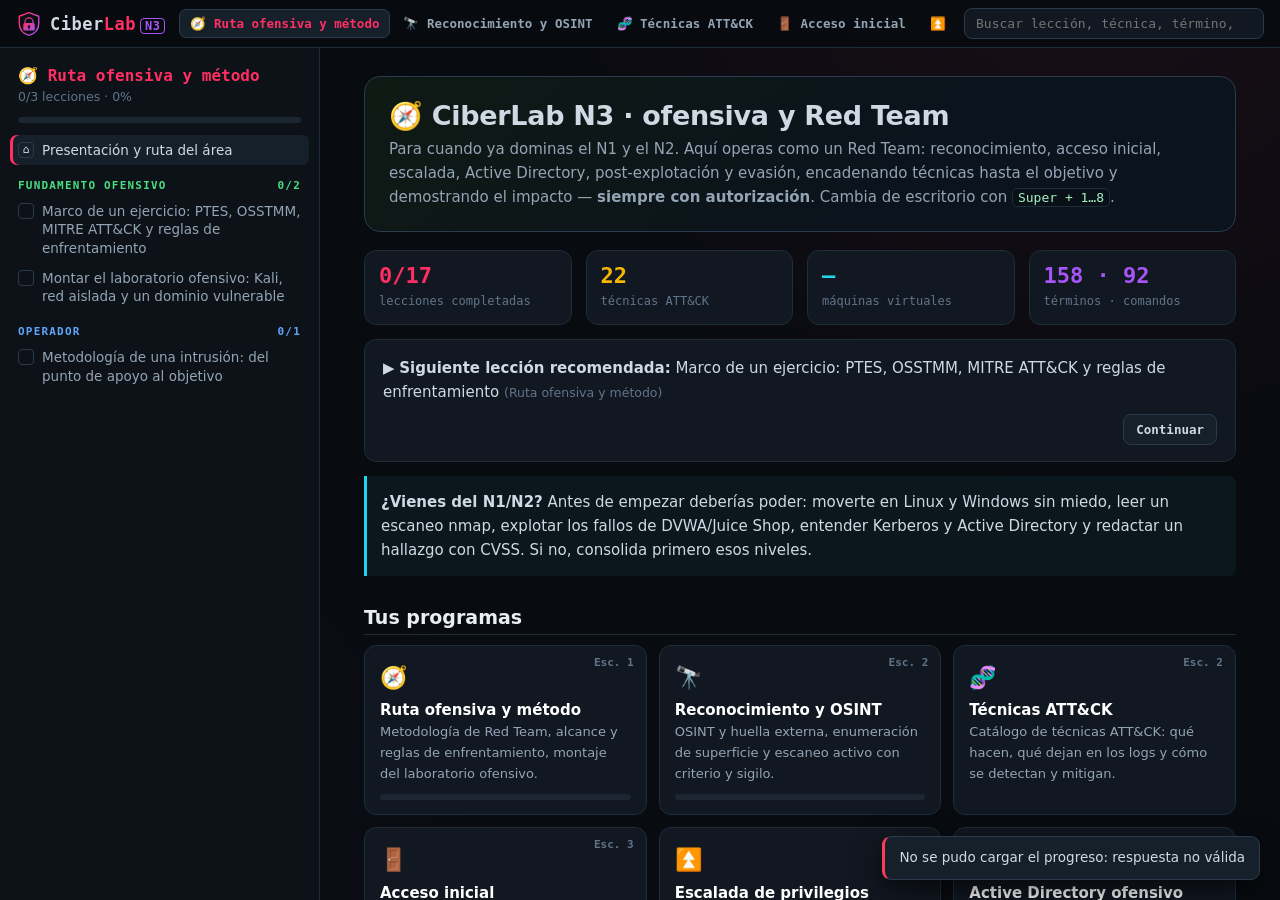
==== laboratorio_n3/app/ciberlab3/static/index.html @ 4e17e2bc "CiberLab N3 (ofensivo/Red Team) y modo oscuro en la web - laboratorio_n3: tercer proyecto, centrado " ====
<!doctype html>
<html lang="es">
<head>
<meta charset="utf-8">
<meta name="viewport" content="width=device-width, initial-scale=1">
<meta name="ciberlab-token" content="__CIBERLAB_TOKEN__">
<title>CiberLab N3</title>
<link rel="icon" href="logo.svg">
<link rel="stylesheet" href="css/app.css">
</head>
<body>
<header id="top">
  <a class="brand" href="#/inicio"><img src="logo.svg" alt=""><span>Ciber<b>Lab</b><i>N3</i></span></a>
  <nav id="nav"></nav>
  <div class="search"><input id="q" type="search" placeholder="Buscar lección, técnica, término, comando…  ( / )" autocomplete="off"><div id="results"></div></div>
</header>
<main id="app"><div class="loading">Cargando CiberLab…</div></main>
<div id="toast"></div>

<script src="js/core.js"></script>
<script src="content/inicio.js"></script>
<script src="content/recon.js"></script>
<script src="content/acceso.js"></script>
<script src="content/privesc.js"></script>
<script src="content/adataque.js"></script>
<script src="content/postexp.js"></script>
<script src="content/evasion.js"></script>
<script src="content/webexp.js"></script>
<script src="content/tecnicas.js"></script>
<script src="content/auditoria.js"></script>
<script src="content/auditoria_n3.js"></script>
<script src="content/glosario.js"></script>
<script src="content/comandos.js"></script>
<script src="content/herramientas.js"></script>
<script src="js/area.js"></script>
<script src="js/vulns.js"></script>
<script src="js/logs.js"></script>
<script src="js/lab.js"></script>
<script src="js/audits.js"></script>
<script src="js/glosario.js"></script>
<script src="js/main.js"></script>
</body>
</html>
---- laboratorio_n3/app/ciberlab3/static/css/app.css ----
:root{
  --bg:#080b10; --bg2:#0d1218; --panel:#111821; --panel2:#16202b; --line:#1f2c3a; --line2:#2a3b4d;
  --tx:#cfd9e3; --tx2:#93a4b5; --mut:#61748a;
  --green:#00fa5c; --red:#ff3b5c; --amber:#f5b700; --cyan:#22d3ee; --purple:#a855f7; --blue:#3b82f6; --orange:#fb923c;
  --acc:var(--green);
  --mono:"JetBrains Mono","JetBrainsMono Nerd Font","Fira Code",ui-monospace,monospace;
  --sans:"Inter","Noto Sans","Segoe UI",system-ui,sans-serif;
}
*{box-sizing:border-box}
html,body{margin:0;height:100%;background:var(--bg);color:var(--tx);font:15px/1.6 var(--sans)}
body{display:flex;flex-direction:column;
  background-image:radial-gradient(circle at 85% -10%,rgba(0,250,92,.07),transparent 40%),radial-gradient(circle at -10% 110%,rgba(34,211,238,.05),transparent 40%)}
a{color:var(--cyan);text-decoration:none} a:hover{text-decoration:underline}
::selection{background:rgba(0,250,92,.25)}
::-webkit-scrollbar{width:9px;height:9px}::-webkit-scrollbar-thumb{background:#223142;border-radius:6px}::-webkit-scrollbar-track{background:transparent}

/* ---------- barra superior */
#top{display:flex;align-items:center;gap:14px;padding:8px 16px;background:rgba(8,11,16,.92);border-bottom:1px solid var(--line);position:sticky;top:0;z-index:20;backdrop-filter:blur(6px)}
.brand{display:flex;align-items:center;gap:8px;color:var(--tx);font:700 17px var(--mono);letter-spacing:.5px}
.brand img{width:26px;height:26px} .brand b{color:var(--green)} .brand:hover{text-decoration:none}
#nav{display:flex;gap:2px;flex:1;overflow-x:auto;scrollbar-width:none}
#nav a{display:flex;align-items:center;gap:6px;padding:6px 10px;border-radius:7px;color:var(--tx2);font:600 12.5px var(--mono);white-space:nowrap;border:1px solid transparent}
#nav a:hover{background:var(--panel);text-decoration:none;color:var(--tx)}
#nav a.on{background:var(--panel2);color:var(--c,var(--green));border-color:var(--line2)}
#nav a .k{font-size:10px;color:var(--mut);border:1px solid var(--line2);border-radius:4px;padding:0 4px}
.search{position:relative}
#q{width:300px;background:var(--panel);border:1px solid var(--line2);color:var(--tx);padding:7px 11px;border-radius:8px;font:13px var(--mono);outline:none}
#q:focus{border-color:var(--green);box-shadow:0 0 0 3px rgba(0,250,92,.12)}
#results{position:absolute;right:0;top:40px;width:520px;max-height:70vh;overflow:auto;background:var(--panel);border:1px solid var(--line2);border-radius:10px;display:none;box-shadow:0 20px 50px #000a}
#results.show{display:block}
#results a{display:block;padding:9px 13px;border-bottom:1px solid var(--line);color:var(--tx)}
#results a:hover,#results a.sel{background:var(--panel2);text-decoration:none}
#results small{color:var(--mut);font-family:var(--mono);font-size:11px}

main{flex:1;min-height:0;display:flex}
.loading{margin:auto;color:var(--mut);font-family:var(--mono)}

/* ---------- layout de área */
.area{display:flex;flex:1;min-height:0}
.side{width:320px;flex:none;border-right:1px solid var(--line);overflow:auto;padding:14px 10px 40px;background:var(--bg2)}
.side h2{font:700 16px var(--mono);margin:4px 8px 2px;color:var(--c)}
.side .sub{margin:0 8px 12px;color:var(--mut);font-size:12.5px}
.lvl{margin:14px 0 4px;padding:0 8px;font:700 11px var(--mono);text-transform:uppercase;letter-spacing:1.2px;display:flex;justify-content:space-between;color:var(--mut)}
.lvl.l0{color:#4ade80}.lvl.l1{color:#60a5fa}.lvl.l2{color:#f59e0b}.lvl.l3{color:#f43f5e}
.side a.ls{display:flex;gap:8px;align-items:flex-start;padding:6px 8px;border-radius:7px;color:var(--tx2);font-size:13.5px;line-height:1.35}
.side a.ls:hover{background:var(--panel);text-decoration:none;color:var(--tx)}
.side a.ls.on{background:var(--panel2);color:var(--tx);box-shadow:inset 3px 0 0 var(--c)}
.side a.ls .ck{flex:none;width:16px;height:16px;margin-top:1px;border:1.5px solid var(--line2);border-radius:4px;display:grid;place-items:center;font-size:11px}
.side a.ls.done .ck{background:var(--c);border-color:var(--c);color:#000}
.side .tools{margin:16px 8px 0;padding-top:12px;border-top:1px solid var(--line)}
.side .tools a{display:block;padding:6px 8px;border-radius:7px;color:var(--tx2);font-size:13.5px}
.side .tools a.on,.side .tools a:hover{background:var(--panel2);color:var(--tx);text-decoration:none}

.content{flex:1;overflow:auto;padding:28px 44px 80px}
.wrap{max-width:1020px;margin:0 auto}
.content h1{font:700 27px/1.25 var(--sans);margin:4px 0 6px;letter-spacing:-.3px}
.content h2{font:700 19px var(--sans);margin:30px 0 10px;padding-bottom:6px;border-bottom:1px solid var(--line);color:#e8eef4}
.content h3{font:700 16px var(--sans);margin:22px 0 8px;color:#e8eef4}
.content h4{font:700 14px var(--mono);margin:18px 0 6px;color:var(--c,var(--green))}
.content p,.content li{color:var(--tx)}
.content ul,.content ol{padding-left:22px}
.content li{margin:3px 0}
.content strong{color:#fff}
code{font:13px var(--mono);background:#0a1017;border:1px solid var(--line);padding:1px 5px;border-radius:5px;color:#a5f3c4}
pre{position:relative;background:#05080c;border:1px solid var(--line);border-radius:9px;padding:13px 15px;overflow:auto;margin:10px 0}
pre code{background:none;border:0;padding:0;color:#d6e2ee;font-size:13px;line-height:1.55;white-space:pre}
pre .cp{position:absolute;top:7px;right:7px;opacity:0;transition:.15s}
pre:hover .cp{opacity:1}
pre code .c{color:#5f7488;font-style:italic}
pre code .p{color:var(--green);user-select:none}
table{border-collapse:collapse;width:100%;margin:12px 0;font-size:14px}
th,td{border:1px solid var(--line);padding:7px 10px;text-align:left;vertical-align:top}
th{background:var(--panel);font:700 12.5px var(--mono);color:var(--tx2)}
blockquote{margin:14px 0;padding:10px 14px;border-left:3px solid var(--cyan);background:rgba(34,211,238,.06);border-radius:0 8px 8px 0}
blockquote.warn{border-color:var(--amber);background:rgba(245,183,0,.07)}
blockquote.danger{border-color:var(--red);background:rgba(255,59,92,.07)}
blockquote.tip{border-color:var(--green);background:rgba(0,250,92,.06)}
blockquote p{margin:4px 0}

.meta{display:flex;flex-wrap:wrap;gap:8px;margin:8px 0 18px}
.chip{display:inline-flex;align-items:center;gap:5px;padding:2px 9px;border-radius:99px;font:600 11.5px var(--mono);background:var(--panel2);border:1px solid var(--line2);color:var(--tx2)}
.chip.lv0{color:#4ade80}.chip.lv1{color:#60a5fa}.chip.lv2{color:#f59e0b}.chip.lv3{color:#f43f5e}
.chip.lab{color:var(--cyan);cursor:pointer}
.sev-critica{color:#fff;background:#b91c1c;border-color:#b91c1c}
.sev-alta{color:#000;background:#fb923c;border-color:#fb923c}
.sev-media{color:#000;background:#facc15;border-color:#facc15}
.sev-baja{color:#000;background:#4ade80;border-color:#4ade80}
.sev-info{color:#000;background:#93c5fd;border-color:#93c5fd}

.box{background:var(--panel);border:1px solid var(--line);border-radius:12px;padding:16px 18px;margin:14px 0}
.box h3:first-child,.box h4:first-child{margin-top:0}
.obj{display:grid;gap:4px;margin:0;padding:0;list-style:none}
.obj li:before{content:"▸ ";color:var(--c,var(--green))}

/* pasos */
.steps{counter-reset:s;margin:10px 0}
.step{position:relative;margin:0 0 14px;padding:12px 16px 12px 52px;background:var(--panel);border:1px solid var(--line);border-radius:11px}
.step:before{counter-increment:s;content:counter(s);position:absolute;left:14px;top:12px;width:26px;height:26px;border-radius:50%;display:grid;place-items:center;background:var(--c,var(--green));color:#000;font:700 13px var(--mono)}
.step h4{margin:2px 0 6px;color:#fff;font:600 15px var(--sans)}
.step .exp{color:var(--tx2);font-size:14px}
.step .exp p{margin:6px 0}

.tabs{display:flex;gap:4px;border-bottom:1px solid var(--line);margin:18px 0 0;flex-wrap:wrap}
.tabs button{background:none;border:0;border-bottom:2px solid transparent;color:var(--tx2);padding:9px 13px;font:600 13px var(--mono);cursor:pointer}
.tabs button.on{color:var(--c,var(--green));border-color:var(--c,var(--green))}
.tabpane{padding-top:6px}

button,.btn{font:600 12.5px var(--mono);cursor:pointer;border-radius:8px;border:1px solid var(--line2);background:var(--panel2);color:var(--tx);padding:7px 12px;display:inline-flex;align-items:center;gap:6px}
button:hover,.btn:hover{border-color:var(--green);text-decoration:none}
button.pri{background:var(--green);color:#000;border-color:var(--green)}
button.pri:hover{filter:brightness(1.1)}
button.red{border-color:#5b1b28;color:#ff8da1}
button.red:hover{border-color:var(--red)}
button.sm{padding:3px 8px;font-size:11.5px;border-radius:6px}
button:disabled{opacity:.45;cursor:not-allowed}
.row{display:flex;gap:10px;align-items:center;flex-wrap:wrap}
.spacer{flex:1}
input,select,textarea{font:13.5px var(--sans);background:#0a1017;border:1px solid var(--line2);color:var(--tx);border-radius:8px;padding:7px 10px;outline:none}
input:focus,select:focus,textarea:focus{border-color:var(--green)}
textarea{width:100%;min-height:110px;font-family:var(--mono);font-size:13px;resize:vertical}
label.f{display:flex;flex-direction:column;gap:4px;font:600 12px var(--mono);color:var(--tx2)}
label.f input,label.f select,label.f textarea{font-weight:400}
.grid{display:grid;gap:14px}
.g2{grid-template-columns:repeat(2,minmax(0,1fr))}.g3{grid-template-columns:repeat(3,minmax(0,1fr))}.g4{grid-template-columns:repeat(4,minmax(0,1fr))}

.lessonnav{display:flex;justify-content:space-between;gap:12px;margin-top:36px;padding-top:18px;border-top:1px solid var(--line)}
.donebar{display:flex;gap:12px;align-items:center;margin:28px 0 8px;padding:14px 16px;border-radius:12px;background:var(--panel);border:1px solid var(--line)}
.donebar.ok{border-color:var(--green);background:rgba(0,250,92,.06)}

/* tarjetas inicio */
.hero{padding:22px 24px;border-radius:16px;background:linear-gradient(135deg,#0f1a14,#0b131c 60%);border:1px solid var(--line2);margin-bottom:18px}
.hero h1{margin:0 0 4px}
.hero p{color:var(--tx2);margin:0}
.cards{display:grid;grid-template-columns:repeat(auto-fill,minmax(230px,1fr));gap:12px}
.card{display:block;background:var(--panel);border:1px solid var(--line);border-radius:12px;padding:14px 15px;color:var(--tx);position:relative;overflow:hidden}
.card:hover{border-color:var(--c,var(--green));text-decoration:none;transform:translateY(-1px)}
.card .ic{font-size:22px}
.card h3{margin:6px 0 3px!important;font:700 15px var(--sans)!important;color:#fff}
.card p{margin:0;color:var(--tx2);font-size:13px}
.card .desk{position:absolute;top:10px;right:12px;font:700 11px var(--mono);color:var(--mut)}
.bar{height:6px;border-radius:9px;background:#1b2632;overflow:hidden;margin-top:10px}
.bar i{display:block;height:100%;background:var(--c,var(--green));border-radius:9px}
.stat{background:var(--panel);border:1px solid var(--line);border-radius:12px;padding:12px 14px}
.stat b{display:block;font:700 22px var(--mono);color:var(--c,#fff)}
.stat span{color:var(--mut);font-size:12px;font-family:var(--mono)}

.roadmap{display:grid;gap:10px}
.rm{display:grid;grid-template-columns:120px 1fr;gap:14px;padding:12px 14px;background:var(--panel);border:1px solid var(--line);border-radius:12px}
.rm .t{font:700 13px var(--mono)}
.rm ol{margin:0;padding-left:18px}

/* vulnerabilidades */
.vgrid{display:grid;grid-template-columns:repeat(auto-fill,minmax(260px,1fr));gap:12px}
.vcard{cursor:pointer;background:var(--panel);border:1px solid var(--line);border-radius:12px;padding:13px 14px}
.vcard:hover{border-color:var(--c)}
.vcard h3{margin:4px 0!important;font:700 15px var(--sans)!important}
.vcard p{margin:4px 0 0;color:var(--tx2);font-size:13px}
.filters{display:flex;gap:8px;flex-wrap:wrap;margin:10px 0 16px}
.filters button.on{border-color:var(--c);color:var(--c)}

/* lab */
.tbl{width:100%;border-collapse:separate;border-spacing:0}
.tbl td,.tbl th{border:0;border-bottom:1px solid var(--line);padding:9px 8px}
.tbl tr:hover td{background:rgba(255,255,255,.015)}
.dot{display:inline-block;width:9px;height:9px;border-radius:50%;background:var(--mut);margin-right:6px}
.dot.on{background:var(--green);box-shadow:0 0 8px var(--green)}
.dot.mid{background:var(--amber)}
.dot.err{background:var(--red)}
.ok{color:var(--green)} .bad{color:var(--red)} .warnc{color:var(--amber)} .mut{color:var(--mut)}
.small{font-size:12.5px}
.mono{font-family:var(--mono)}
pre.logs{max-height:420px;font-size:12px}
.topo{width:100%;height:auto}

/* logs */
.logview{background:#05080c;border:1px solid var(--line);border-radius:9px;font:12.5px/1.5 var(--mono);max-height:430px;overflow:auto;padding:8px 0}
.logview div{padding:0 12px;white-space:pre}
.logview div.hit{background:rgba(245,183,0,.12);color:#ffe69a}
.logview mark{background:var(--amber);color:#000;border-radius:2px}

/* auditorías */
.audlist a{display:flex;justify-content:space-between;gap:10px;padding:10px 12px;border-radius:9px;border:1px solid var(--line);background:var(--panel);margin-bottom:8px;color:var(--tx)}
.audlist a:hover,.audlist a.on{border-color:var(--c);text-decoration:none}
.chk{display:flex;gap:10px;align-items:flex-start;padding:7px 4px;border-bottom:1px dashed var(--line)}
.chk input{margin-top:4px}
.chk select{padding:3px 6px;font-size:12px}
.chk .d{flex:1}
.chk .d small{display:block;color:var(--mut)}
.cvss{display:grid;grid-template-columns:repeat(4,minmax(0,1fr));gap:8px}
.score{font:700 30px var(--mono)}

#toast{position:fixed;bottom:20px;right:20px;display:flex;flex-direction:column;gap:8px;z-index:99}
#toast div{background:var(--panel2);border:1px solid var(--line2);border-left:3px solid var(--green);padding:10px 14px;border-radius:9px;max-width:440px;box-shadow:0 10px 30px #0009;font-size:13.5px}
#toast div.e{border-left-color:var(--red)}

.modal{position:fixed;inset:0;background:#000b;display:grid;place-items:center;z-index:50}
.modal>div{background:var(--panel);border:1px solid var(--line2);border-radius:14px;padding:20px 22px;width:min(720px,94vw);max-height:90vh;overflow:auto}

@media (max-width:1100px){.side{width:250px}.content{padding:20px}#q{width:200px}.g4{grid-template-columns:repeat(2,minmax(0,1fr))}}
@media print{#top,.side,.noprint{display:none!important}.content{overflow:visible}body{background:#fff;color:#000}}

/* ---------- CiberLab N3: acento magenta para distinguirlo del N1 */
.brand b{color:#ff2e63} .brand i{font-style:normal;color:#a855f7;font-size:12px;border:1px solid #a855f7;border-radius:4px;padding:0 4px;margin-left:4px}
body{background-image:radial-gradient(circle at 85% -10%,rgba(255,46,99,.08),transparent 40%),radial-gradient(circle at -10% 110%,rgba(168,85,247,.06),transparent 40%)}
/* glosario y comandos */
.gl-list{display:grid;gap:8px}
.gl-item{border:1px solid var(--line);border-radius:9px;background:var(--panel);padding:10px 14px}
.gl-item h3{margin:0 0 4px;font:700 15px var(--mono);color:var(--tx)}
.gl-item p{margin:0 0 4px}
.gl-item .ex{color:var(--tx2);font-size:13.5px}
.gl-item pre{margin:6px 0 0}
.gl-letter{font:700 13px var(--mono);color:var(--mut);margin:14px 0 4px;letter-spacing:.1em}
.imp{font:700 11px var(--mono);color:var(--amber);letter-spacing:1px}
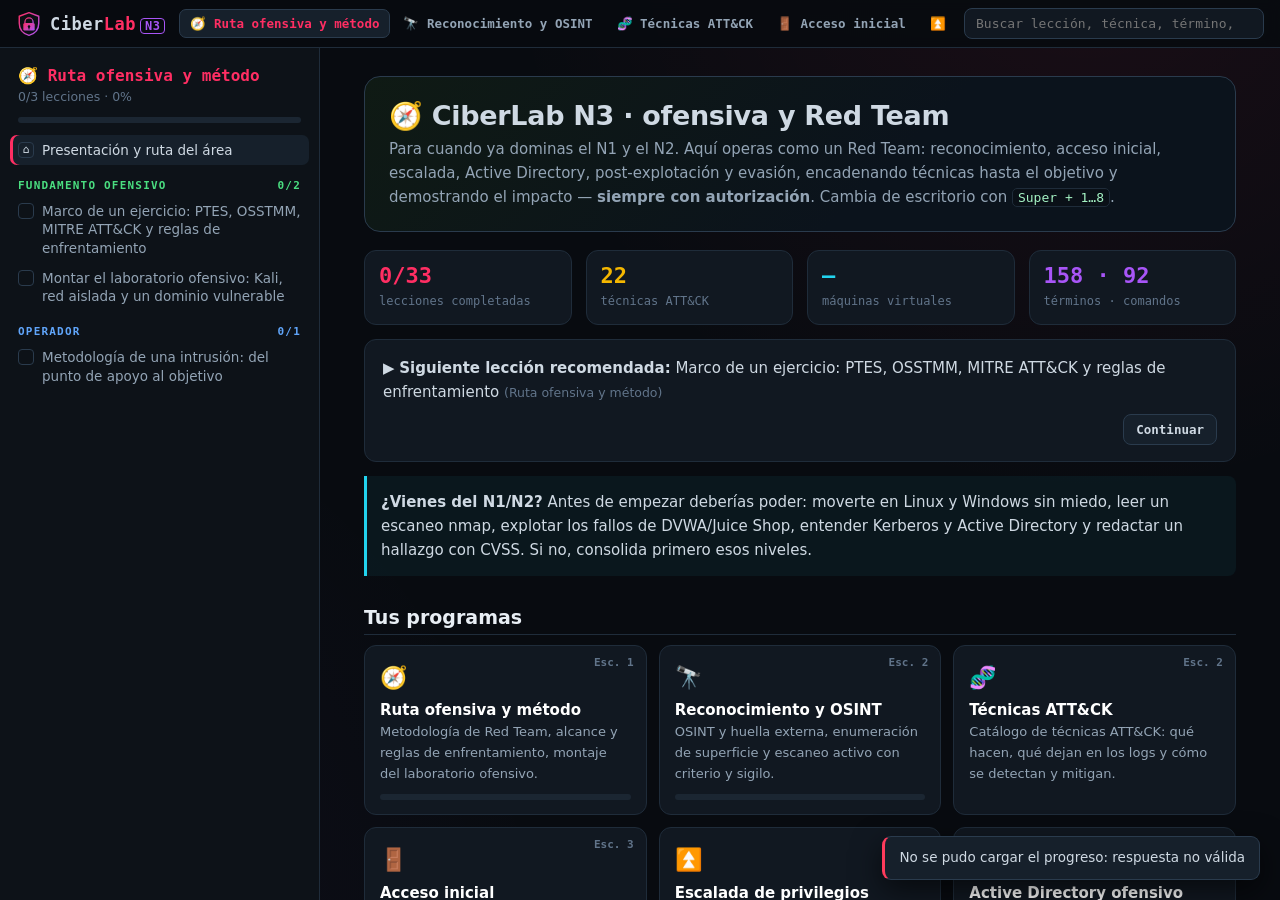
==== commit 407972ff: "N3 ampliado en profundidad + web de presentación y vídeos Contenido N3 (laboratorio_n3): de 16 a 33 " ====
--- a/laboratorio_n3/app/ciberlab3/static/index.html
+++ b/laboratorio_n3/app/ciberlab3/static/index.html
@@ -26,6 +26,7 @@
 <script src="content/postexp.js"></script>
 <script src="content/evasion.js"></script>
 <script src="content/webexp.js"></script>
+<script src="content/nube.js"></script>
 <script src="content/tecnicas.js"></script>
 <script src="content/auditoria.js"></script>
 <script src="content/auditoria_n3.js"></script>
